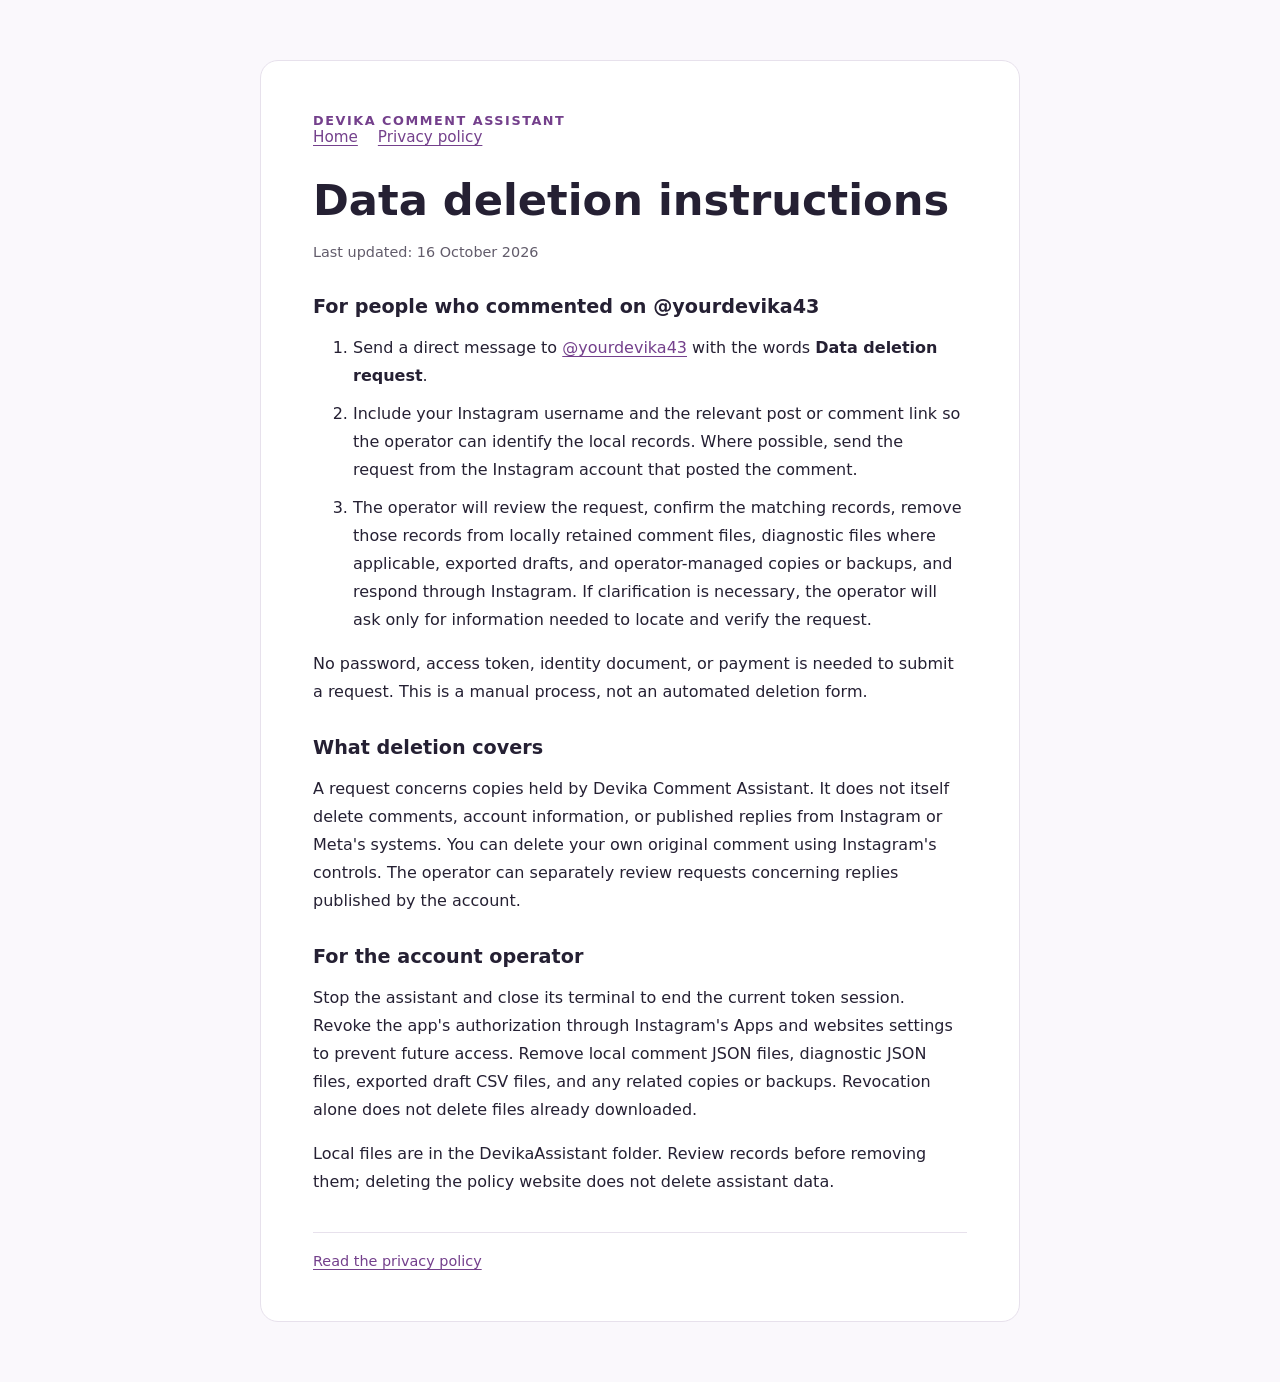
==== deletion.html @ fd01f35d "Add privacy policy and data deletion pages" ====
<!doctype html>
<html lang="en"><head><meta charset="utf-8"><meta name="viewport" content="width=device-width,initial-scale=1"><title>Data Deletion · Devika Comment Assistant</title><meta name="description" content="How to request deletion of comment data retained by Devika Comment Assistant."><link rel="stylesheet" href="style.css"></head>
<body><main><div class="brand">Devika Comment Assistant</div><nav aria-label="Policies"><a href="index.html">Home</a><a href="privacy.html">Privacy policy</a></nav><h1>Data deletion instructions</h1><p class="date">Last updated: 16 October 2026</p>
<h2>For people who commented on @yourdevika43</h2><ol><li>Send a direct message to <a href="https://www.instagram.com/yourdevika43/">@yourdevika43</a> with the words <strong>Data deletion request</strong>.</li><li>Include your Instagram username and the relevant post or comment link so the operator can identify the local records. Where possible, send the request from the Instagram account that posted the comment.</li><li>The operator will review the request, confirm the matching records, remove those records from locally retained comment files, diagnostic files where applicable, exported drafts, and operator-managed copies or backups, and respond through Instagram. If clarification is necessary, the operator will ask only for information needed to locate and verify the request.</li></ol><p>No password, access token, identity document, or payment is needed to submit a request. This is a manual process, not an automated deletion form.</p>
<h2>What deletion covers</h2><p>A request concerns copies held by Devika Comment Assistant. It does not itself delete comments, account information, or published replies from Instagram or Meta's systems. You can delete your own original comment using Instagram's controls. The operator can separately review requests concerning replies published by the account.</p>
<h2>For the account operator</h2><p>Stop the assistant and close its terminal to end the current token session. Revoke the app's authorization through Instagram's Apps and websites settings to prevent future access. Remove local comment JSON files, diagnostic JSON files, exported draft CSV files, and any related copies or backups. Revocation alone does not delete files already downloaded.</p><p>Local files are in the DevikaAssistant folder. Review records before removing them; deleting the policy website does not delete assistant data.</p><footer><a href="privacy.html">Read the privacy policy</a></footer></main></body></html>
---- style.css ----
:root{color-scheme:light;font-family:system-ui,-apple-system,BlinkMacSystemFont,"Segoe UI",sans-serif;color:#252033;background:#faf8fc}*{box-sizing:border-box}body{margin:0;padding:28px 20px}main{max-width:760px;margin:32px auto;background:white;padding:clamp(24px,5vw,52px);border:1px solid #e7e1ec;border-radius:18px}nav{display:flex;flex-wrap:wrap;gap:20px;font-size:.95rem}a{color:#74408c;text-underline-offset:3px}a:focus-visible{outline:3px solid #74408c;outline-offset:4px}h1{font-size:clamp(2rem,6vw,2.7rem);line-height:1.15;margin:30px 0 14px}h2{font-size:1.2rem;margin-top:30px}p,li{line-height:1.75}li{margin-bottom:10px}.brand{font-size:.8rem;font-weight:700;letter-spacing:.12em;text-transform:uppercase;color:#74408c}.date,footer{color:#625c6b;font-size:.9rem}footer{margin-top:36px;border-top:1px solid #e7e1ec;padding-top:20px}code{overflow-wrap:anywhere}
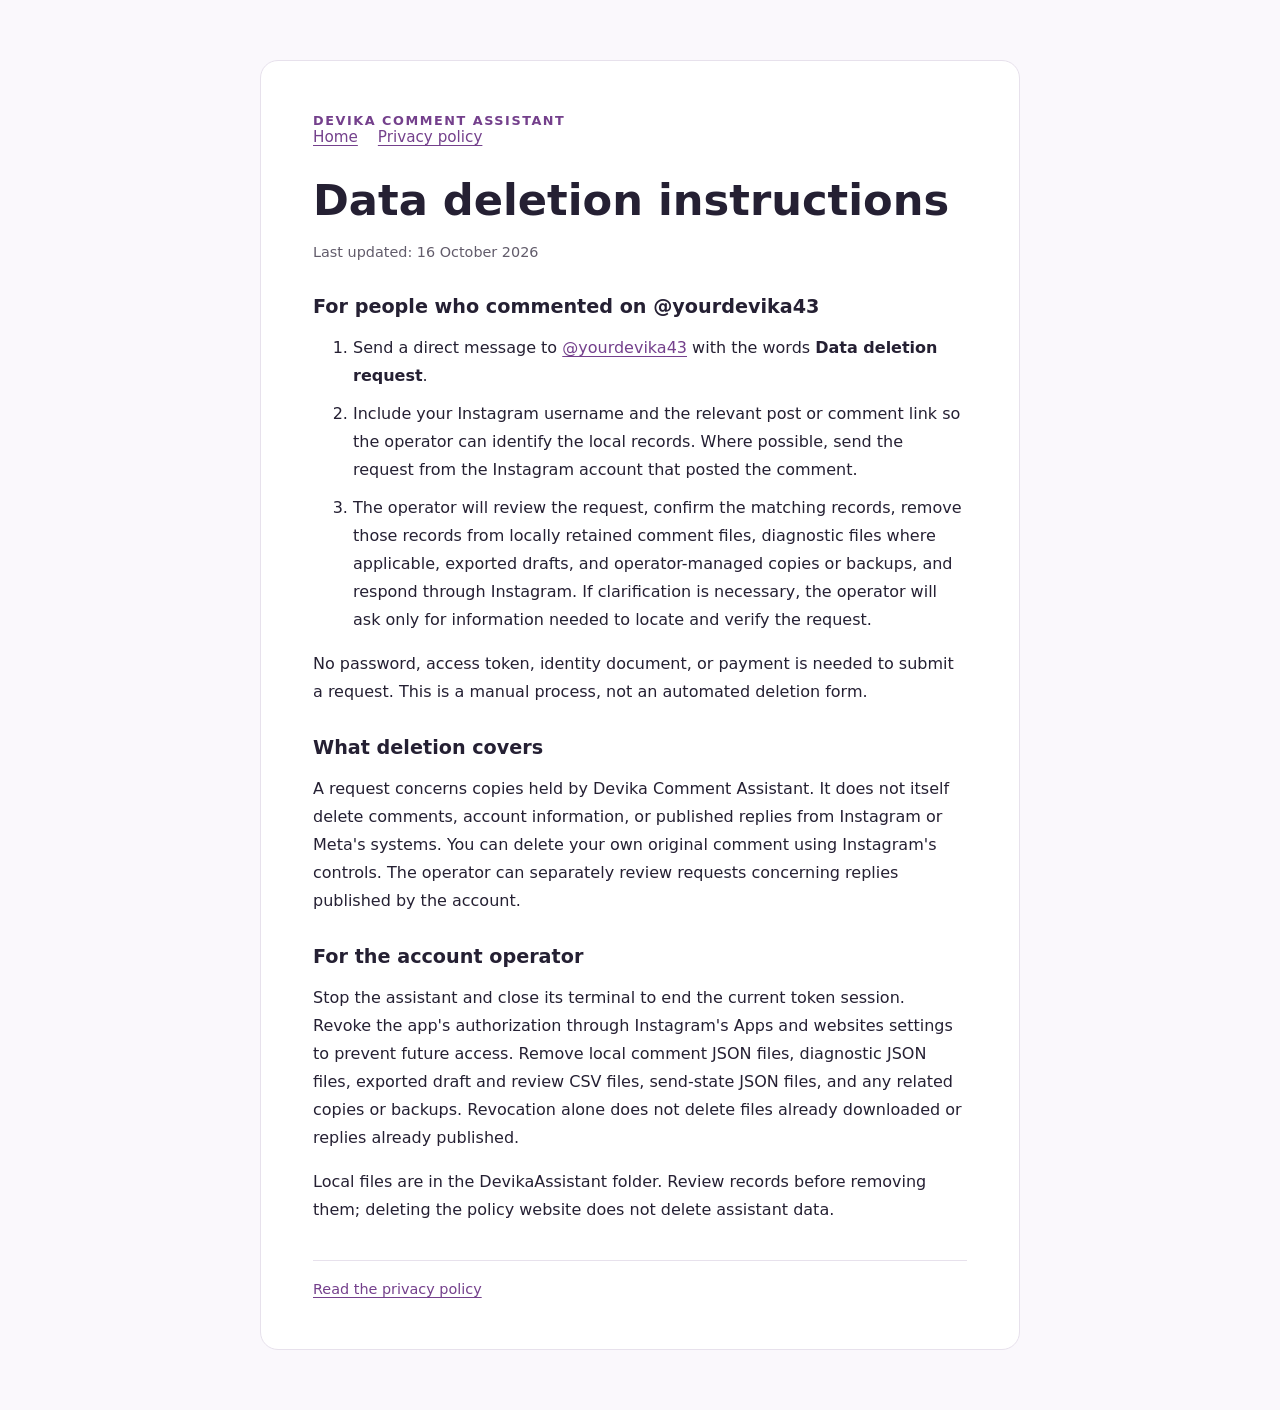
==== commit 14dfb6d4: "Update reply handling and data deletion policy Describe local draft sending, Instagram reply transmi" ====
--- a/deletion.html
+++ b/deletion.html
@@ -1,6 +1,6 @@
-<!doctype html>
-<html lang="en"><head><meta charset="utf-8"><meta name="viewport" content="width=device-width,initial-scale=1"><title>Data Deletion · Devika Comment Assistant</title><meta name="description" content="How to request deletion of comment data retained by Devika Comment Assistant."><link rel="stylesheet" href="style.css"></head>
-<body><main><div class="brand">Devika Comment Assistant</div><nav aria-label="Policies"><a href="index.html">Home</a><a href="privacy.html">Privacy policy</a></nav><h1>Data deletion instructions</h1><p class="date">Last updated: 16 October 2026</p>
-<h2>For people who commented on @yourdevika43</h2><ol><li>Send a direct message to <a href="https://www.instagram.com/yourdevika43/">@yourdevika43</a> with the words <strong>Data deletion request</strong>.</li><li>Include your Instagram username and the relevant post or comment link so the operator can identify the local records. Where possible, send the request from the Instagram account that posted the comment.</li><li>The operator will review the request, confirm the matching records, remove those records from locally retained comment files, diagnostic files where applicable, exported drafts, and operator-managed copies or backups, and respond through Instagram. If clarification is necessary, the operator will ask only for information needed to locate and verify the request.</li></ol><p>No password, access token, identity document, or payment is needed to submit a request. This is a manual process, not an automated deletion form.</p>
-<h2>What deletion covers</h2><p>A request concerns copies held by Devika Comment Assistant. It does not itself delete comments, account information, or published replies from Instagram or Meta's systems. You can delete your own original comment using Instagram's controls. The operator can separately review requests concerning replies published by the account.</p>
-<h2>For the account operator</h2><p>Stop the assistant and close its terminal to end the current token session. Revoke the app's authorization through Instagram's Apps and websites settings to prevent future access. Remove local comment JSON files, diagnostic JSON files, exported draft CSV files, and any related copies or backups. Revocation alone does not delete files already downloaded.</p><p>Local files are in the DevikaAssistant folder. Review records before removing them; deleting the policy website does not delete assistant data.</p><footer><a href="privacy.html">Read the privacy policy</a></footer></main></body></html>
+<!doctype html>
+<html lang="en"><head><meta charset="utf-8"><meta name="viewport" content="width=device-width,initial-scale=1"><title>Data Deletion · Devika Comment Assistant</title><meta name="description" content="How to request deletion of comment data retained by Devika Comment Assistant."><link rel="stylesheet" href="style.css"></head>
+<body><main><div class="brand">Devika Comment Assistant</div><nav aria-label="Policies"><a href="index.html">Home</a><a href="privacy.html">Privacy policy</a></nav><h1>Data deletion instructions</h1><p class="date">Last updated: 16 October 2026</p>
+<h2>For people who commented on @yourdevika43</h2><ol><li>Send a direct message to <a href="https://www.instagram.com/yourdevika43/">@yourdevika43</a> with the words <strong>Data deletion request</strong>.</li><li>Include your Instagram username and the relevant post or comment link so the operator can identify the local records. Where possible, send the request from the Instagram account that posted the comment.</li><li>The operator will review the request, confirm the matching records, remove those records from locally retained comment files, diagnostic files where applicable, exported drafts, and operator-managed copies or backups, and respond through Instagram. If clarification is necessary, the operator will ask only for information needed to locate and verify the request.</li></ol><p>No password, access token, identity document, or payment is needed to submit a request. This is a manual process, not an automated deletion form.</p>
+<h2>What deletion covers</h2><p>A request concerns copies held by Devika Comment Assistant. It does not itself delete comments, account information, or published replies from Instagram or Meta's systems. You can delete your own original comment using Instagram's controls. The operator can separately review requests concerning replies published by the account.</p>
+<h2>For the account operator</h2><p>Stop the assistant and close its terminal to end the current token session. Revoke the app's authorization through Instagram's Apps and websites settings to prevent future access. Remove local comment JSON files, diagnostic JSON files, exported draft and review CSV files, send-state JSON files, and any related copies or backups. Revocation alone does not delete files already downloaded or replies already published.</p><p>Local files are in the DevikaAssistant folder. Review records before removing them; deleting the policy website does not delete assistant data.</p><footer><a href="privacy.html">Read the privacy policy</a></footer></main></body></html>
